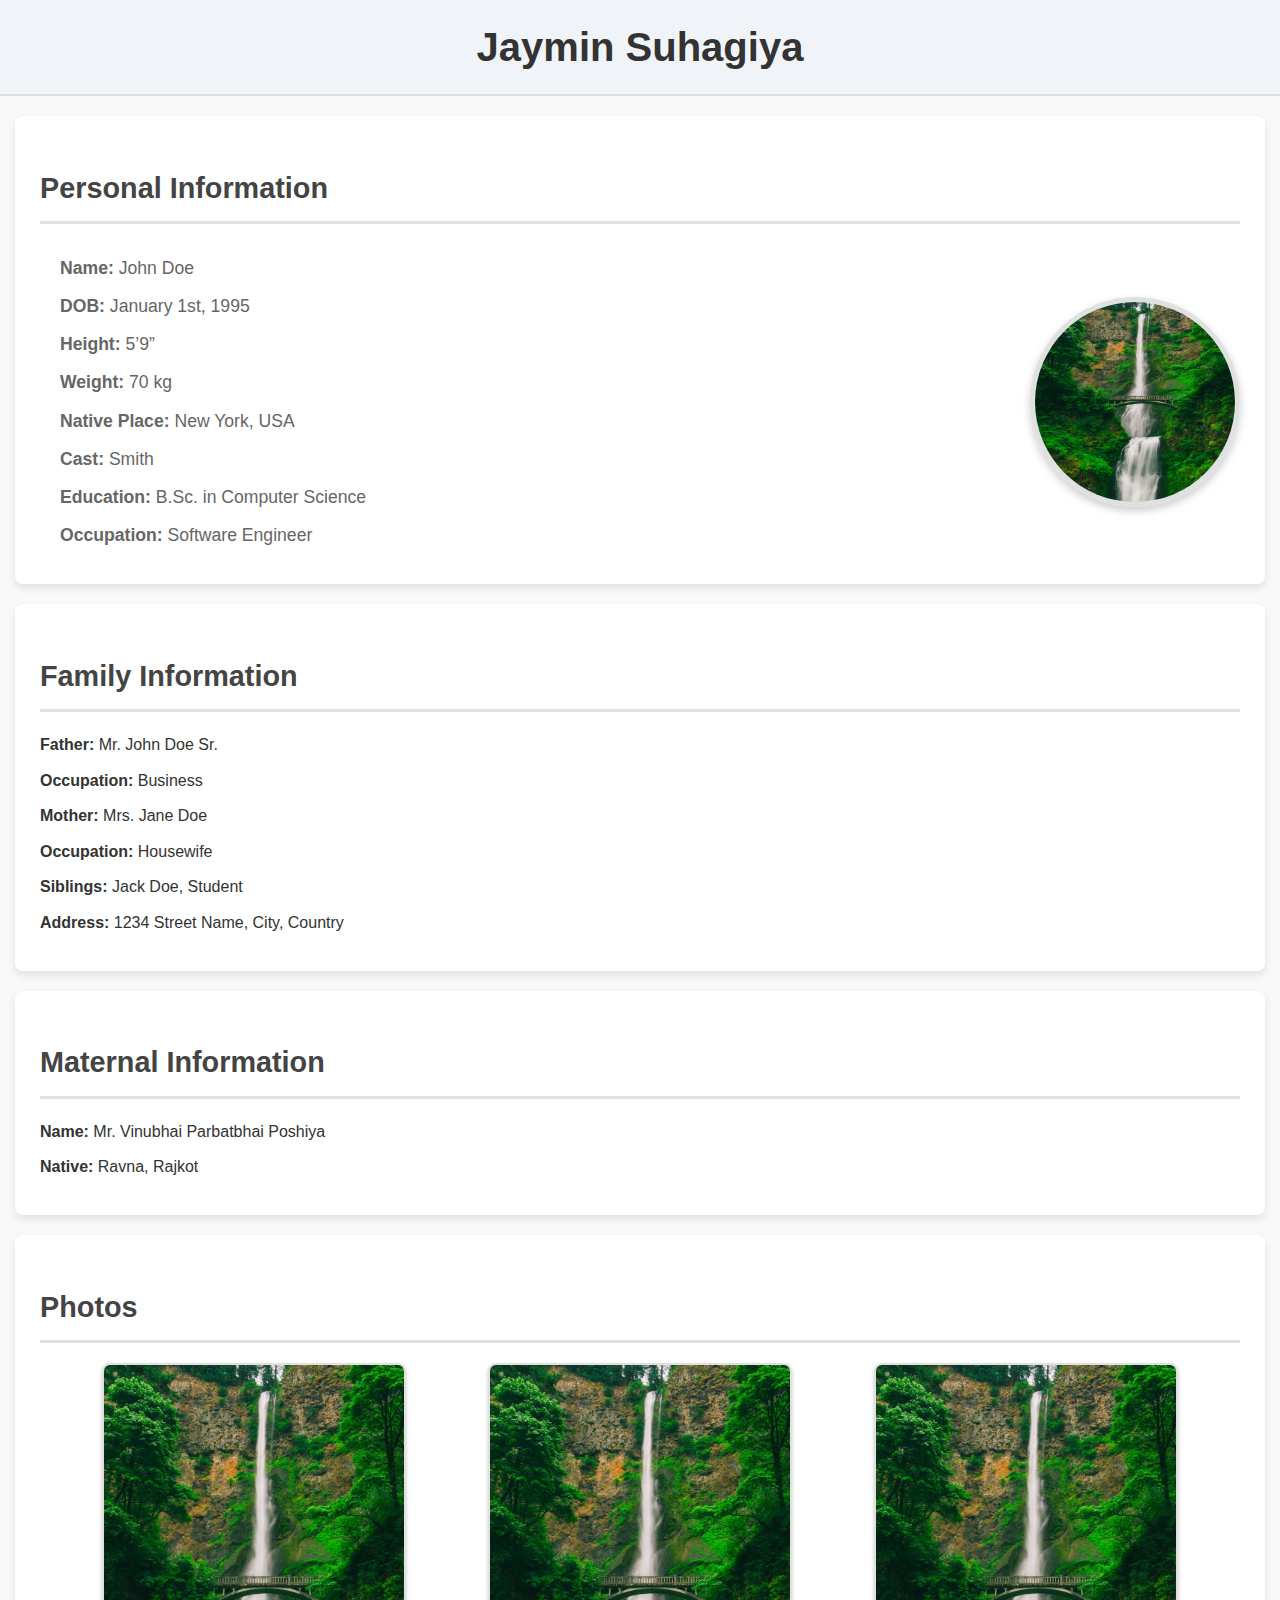
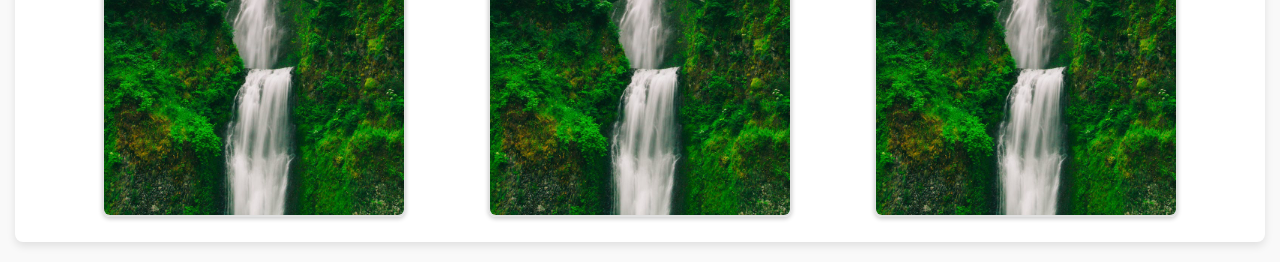
==== biodata/index.html @ 3e1bdadc "Initial commit for wedding biodata website" ====
<!DOCTYPE html>
<html lang="en">
<head>
    <meta charset="UTF-8">
    <meta name="viewport" content="width=device-width, initial-scale=1.0">
    <title>Biodata</title>
    <link rel="stylesheet" href="style.css">
</head>
<body>
    <header>
        <h1>Jaymin Suhagiya</h1>
    </header>

    <section id="personal-information">
        <h2>Personal Information</h2>
        <div class="profile-section">
            <div class="profile-info">
                <p><strong>Name:</strong> John Doe</p>
                <p><strong>DOB:</strong> January 1st, 1995</p>
                <p><strong>Height:</strong> 5’9”</p>
                <p><strong>Weight:</strong> 70 kg</p>
                <p><strong>Native Place:</strong> New York, USA</p>
                <p><strong>Cast:</strong> Smith</p>
                <p><strong>Education:</strong> B.Sc. in Computer Science</p>
                <p><strong>Occupation:</strong> Software Engineer</p>
            </div>
            <img src="profile.jpg" alt="Profile Photo" class="profile-photo">
        </div>
    </section>

    <section id="family-information">
        <h2>Family Information</h2>
        <div class="info-section">
            <p><strong>Father:</strong> Mr. John Doe Sr.</p>
            <p><strong>Occupation:</strong> Business</p>
            <p><strong>Mother:</strong> Mrs. Jane Doe</p>
            <p><strong>Occupation:</strong> Housewife</p>
            <p><strong>Siblings:</strong> Jack Doe, Student</p>
            <p><strong>Address:</strong> 1234 Street Name, City, Country</p>
        </div>
    </section>

    <section id="maternal-information">
        <h2>Maternal Information</h2>
        <div class="info-section">
            <p><strong>Name:</strong> Mr. Vinubhai Parbatbhai Poshiya</p>
            <p><strong>Native:</strong> Ravna, Rajkot</p>
        </div>
    </section>

    <section id="photos">
        <h2>Photos</h2>
        <div class="photo-gallery">
            <img src="photo1.jpg" alt="Engagement Photo">
            <img src="photo2.jpg" alt="Family Photo">
            <img src="photo3.jpg" alt="Vacation Photo">
        </div>
    </section>
</body>
</html>
---- biodata/style.css ----
/* General styles */
body {
    font-family: Arial, sans-serif;
    margin: 0;
    padding: 0;
    background-color: #f9f9f9; /* Very light grey background */
    color: #333;
    line-height: 1.6;
}

header {
    background-color: #f0f4f8; /* Light blue-grey background */
    color: #333; /* Dark text for contrast */
    padding: 15px 0;
    text-align: center;
    border-bottom: 2px solid #ddd; /* Light grey border */
}

header h1 {
    margin: 0;
    font-size: 2.5em;
    font-weight: bold;
}

section {
    padding: 25px;
    margin: 20px auto;
    background-color: #ffffff; /* White background for sections */
    border-radius: 8px;
    box-shadow: 0px 4px 8px rgba(0, 0, 0, 0.1); /* Subtle shadow */
    max-width: 1200px; /* Maximum width for larger screens */
}

/* Headings */
h2 {
    border-bottom: 3px solid #e0e0e0; /* Light grey border for headings */
    padding-bottom: 10px;
    margin-bottom: 20px;
    font-size: 1.8em;
    color: #444; /* Darker grey text color */
}

/* Profile Section */
.profile-section {
    display: flex;
    flex-wrap: wrap; /* Wrap items if necessary */
    align-items: center;
    justify-content: space-between;
}

.profile-info {
    flex: 1;
    padding: 0 20px; /* Padding around the text */
}

.profile-info p {
    margin: 10px 0; /* Space between lines */
    font-size: 1.1em; /* Slightly larger font */
    color: #666; /* Darker grey text */
}

.profile-photo {
    flex-shrink: 0; /* Prevent the photo from shrinking */
    width: 200px; /* Size of the photo */
    height: 200px;
    border-radius: 50%;
    border: 5px solid #e0e0e0; /* Light grey border around photo */
    box-shadow: 0px 4px 8px rgba(0, 0, 0, 0.2); /* Shadow for depth */
    margin-left: 20px; /* Margin to the left side */
    transition: transform 0.3s ease; /* Smooth transition */
}

.profile-photo:hover {
    transform: scale(1.05); /* Slight zoom effect */
}

.info-section p {
    margin: 10px 0;
}

#photos {
    margin-top: 20px;
}

.photo-gallery {
    display: flex;
    flex-wrap: wrap; /* Wrap photos if necessary */
    gap: 20px; /* Space between photos */
    justify-content: space-evenly; /* Center the photos */
}

/* General styles for photos */
.photo-gallery img {
    width: 300px; /* Increase size of photos */
    height: auto;
    border-radius: 8px;
    border: 2px solid #e0e0e0; /* Light grey border for photos */
    box-shadow: 0px 2px 4px rgba(0, 0, 0, 0.2); /* Subtle shadow */
    transition: transform 0.3s ease; /* Smooth transition */
}

/* Media query for mobile view */
@media (max-width: 768px) {
    .photo-gallery img {
        width: 240px; /* Adjust size for mobile view */
    }
}

.photo-gallery img:hover {
    transform: scale(1.05); /* Slight zoom effect */
}

footer {
    text-align: center;
    padding: 15px;
    background-color: #f0f4f8; /* Light blue-grey footer */
    color: #333; /* Dark text for contrast */
    position: fixed;
    bottom: 0;
    width: 100%;
}

/* Media query for mobile view */
@media (max-width: 768px) {
    .profile-section {
        flex-direction: column; /* Stack items vertically */
        align-items: center; /* Center-align items */
    }

    .profile-photo {
        order: -1; /* Move the photo to the top */
        width: 150px; /* Adjust size */
        height: 150px;
        margin-bottom: 20px; /* Space below the photo */
    }

    .profile-info {
        order: 1; /* Ensure profile info stays below the photo */
        margin: 0; /* Reset margin */
        padding: 0 10px; /* Padding for better readability */
    }
}
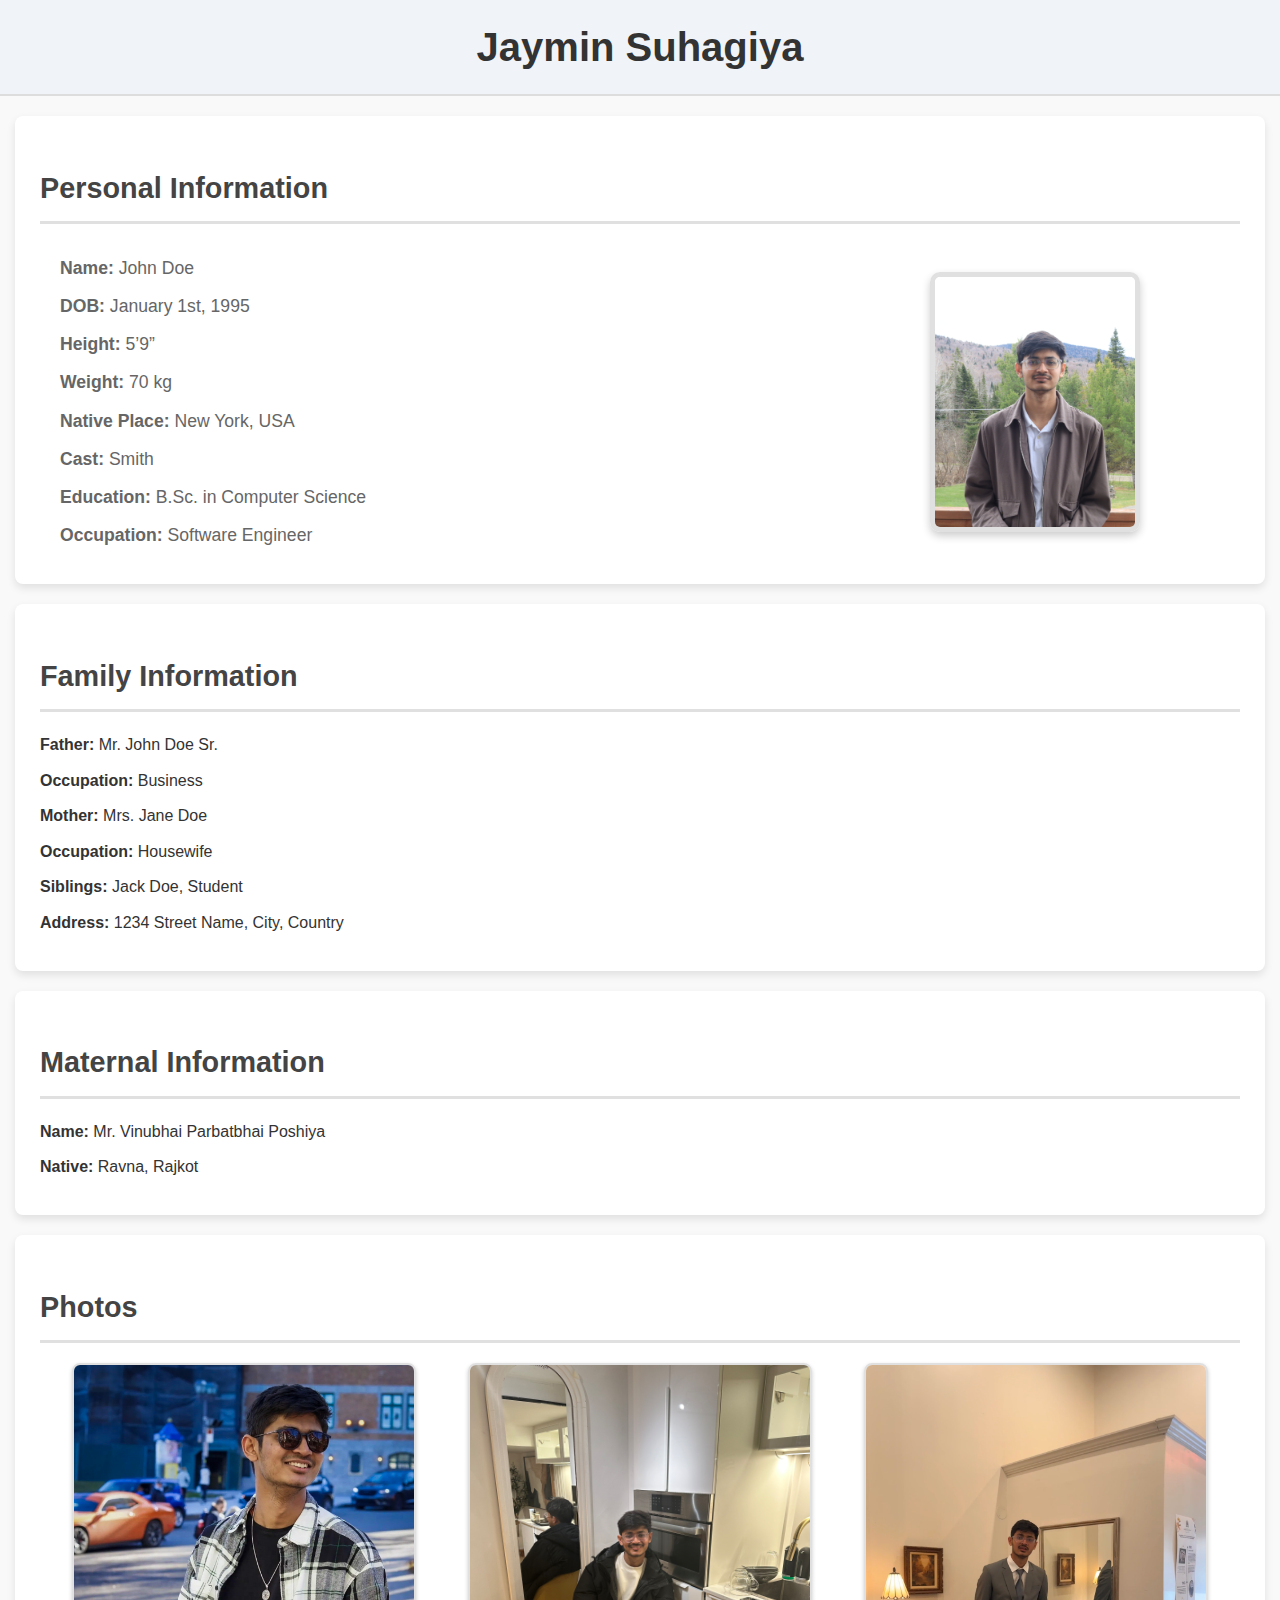
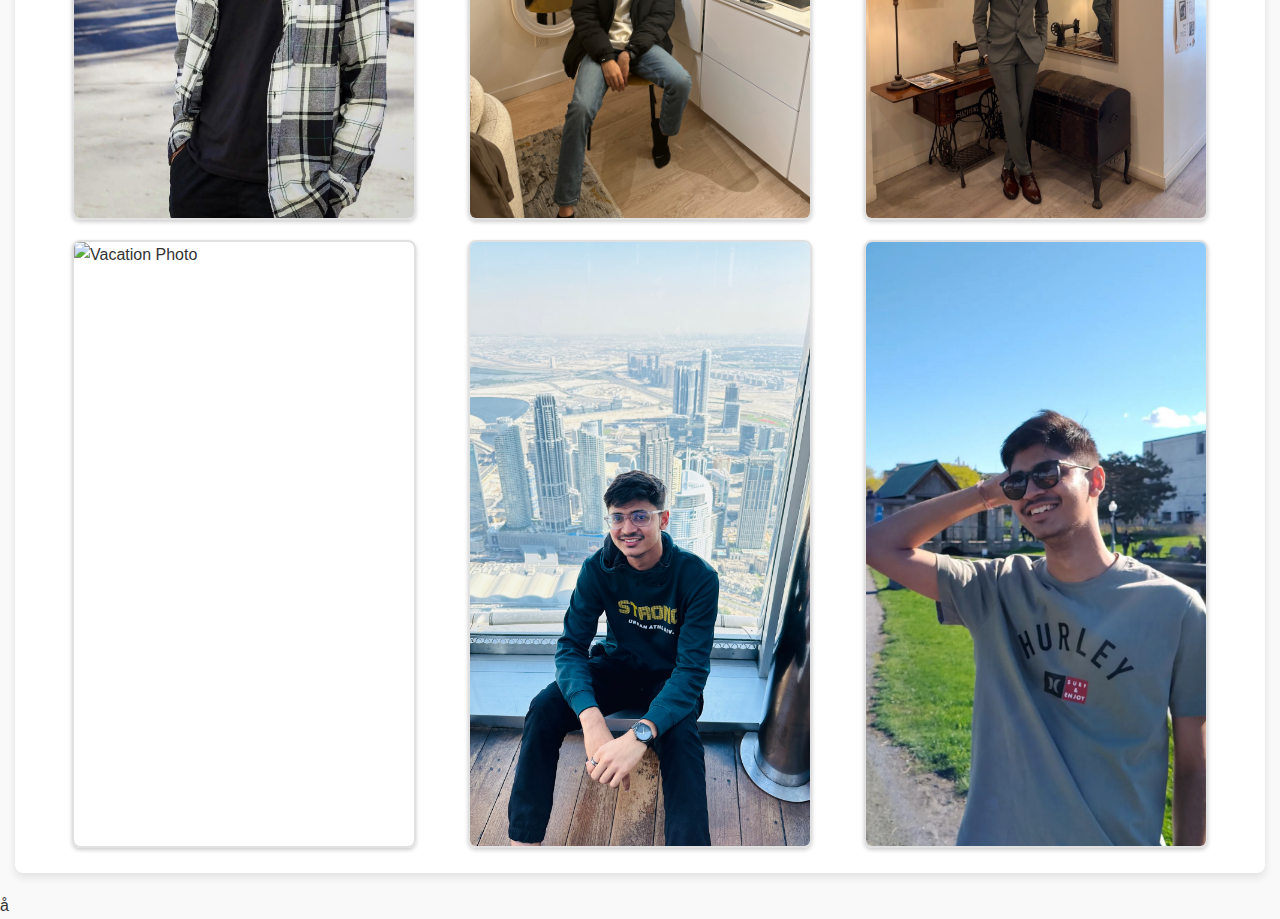
==== commit 7e4f33e7: "Initial commit for wedding biodata website" ====
--- a/biodata/index.html
+++ b/biodata/index.html
@@ -51,10 +51,14 @@
     <section id="photos">
         <h2>Photos</h2>
         <div class="photo-gallery">
-            <img src="photo1.jpg" alt="Engagement Photo">
-            <img src="photo2.jpg" alt="Family Photo">
-            <img src="photo3.jpg" alt="Vacation Photo">
+            <img src="photo1.jpeg" alt="Engagement Photo">
+            <img src="photo2.jpeg" alt="Family Photo">
+            <img src="photo3.jpeg" alt="Vacation Photo">
+            <img src="photo4.jpeg" alt="Vacation Photo">
+            <img src="photo5.jpeg" alt="Vacation Photo">
+            <img src="photo6.png" alt="Vacation Photo">
         </div>
     </section>
 </body>
 </html>
+å--- a/biodata/style.css
+++ b/biodata/style.css
@@ -60,18 +60,21 @@
 }
 
 .profile-photo {
+    margin-right: 100px;
     flex-shrink: 0; /* Prevent the photo from shrinking */
-    width: 200px; /* Size of the photo */
-    height: 200px;
-    border-radius: 50%;
-    border: 5px solid #e0e0e0; /* Light grey border around photo */
+    width: 200px; /* Width of the photo */
+    height: 250px; /* Height of the photo to make it a rectangle */
+    border-radius: 10px; /* Slightly rounded corners for a softer look */
+    border: 5px solid #e0e0e0; /* Light grey border around the photo */
     box-shadow: 0px 4px 8px rgba(0, 0, 0, 0.2); /* Shadow for depth */
     margin-left: 20px; /* Margin to the left side */
-    transition: transform 0.3s ease; /* Smooth transition */
+    object-fit: cover; /* Ensure the image is cropped to fit within the rectangle */
+    transition: transform 0.3s ease, box-shadow 0.3s ease; /* Smooth transition for transform and shadow */
 }
 
 .profile-photo:hover {
-    transform: scale(1.05); /* Slight zoom effect */
+    transform: scale(1.05); /* Slight zoom on hover */
+    box-shadow: 0px 6px 12px rgba(0, 0, 0, 0.3); /* Enhanced shadow on hover for more depth */
 }
 
 .info-section p {
@@ -87,22 +90,24 @@
     flex-wrap: wrap; /* Wrap photos if necessary */
     gap: 20px; /* Space between photos */
     justify-content: space-evenly; /* Center the photos */
+    object-fit: cover; /* Ensure the image is cropped to fit within the rectangle */
 }
 
 /* General styles for photos */
 .photo-gallery img {
-    width: 300px; /* Increase size of photos */
+    width: 340px; /* Increase size of photos */
     height: auto;
     border-radius: 8px;
     border: 2px solid #e0e0e0; /* Light grey border for photos */
     box-shadow: 0px 2px 4px rgba(0, 0, 0, 0.2); /* Subtle shadow */
     transition: transform 0.3s ease; /* Smooth transition */
+    object-fit: cover; /* Ensure the image is cropped to fit within the rectangle */
 }
 
 /* Media query for mobile view */
 @media (max-width: 768px) {
     .photo-gallery img {
-        width: 240px; /* Adjust size for mobile view */
+        width: 300px; /* Adjust size for mobile view */
     }
 }
 
@@ -132,6 +137,7 @@
         width: 150px; /* Adjust size */
         height: 150px;
         margin-bottom: 20px; /* Space below the photo */
+        margin-right: 0px !important;
     }
 
     .profile-info {
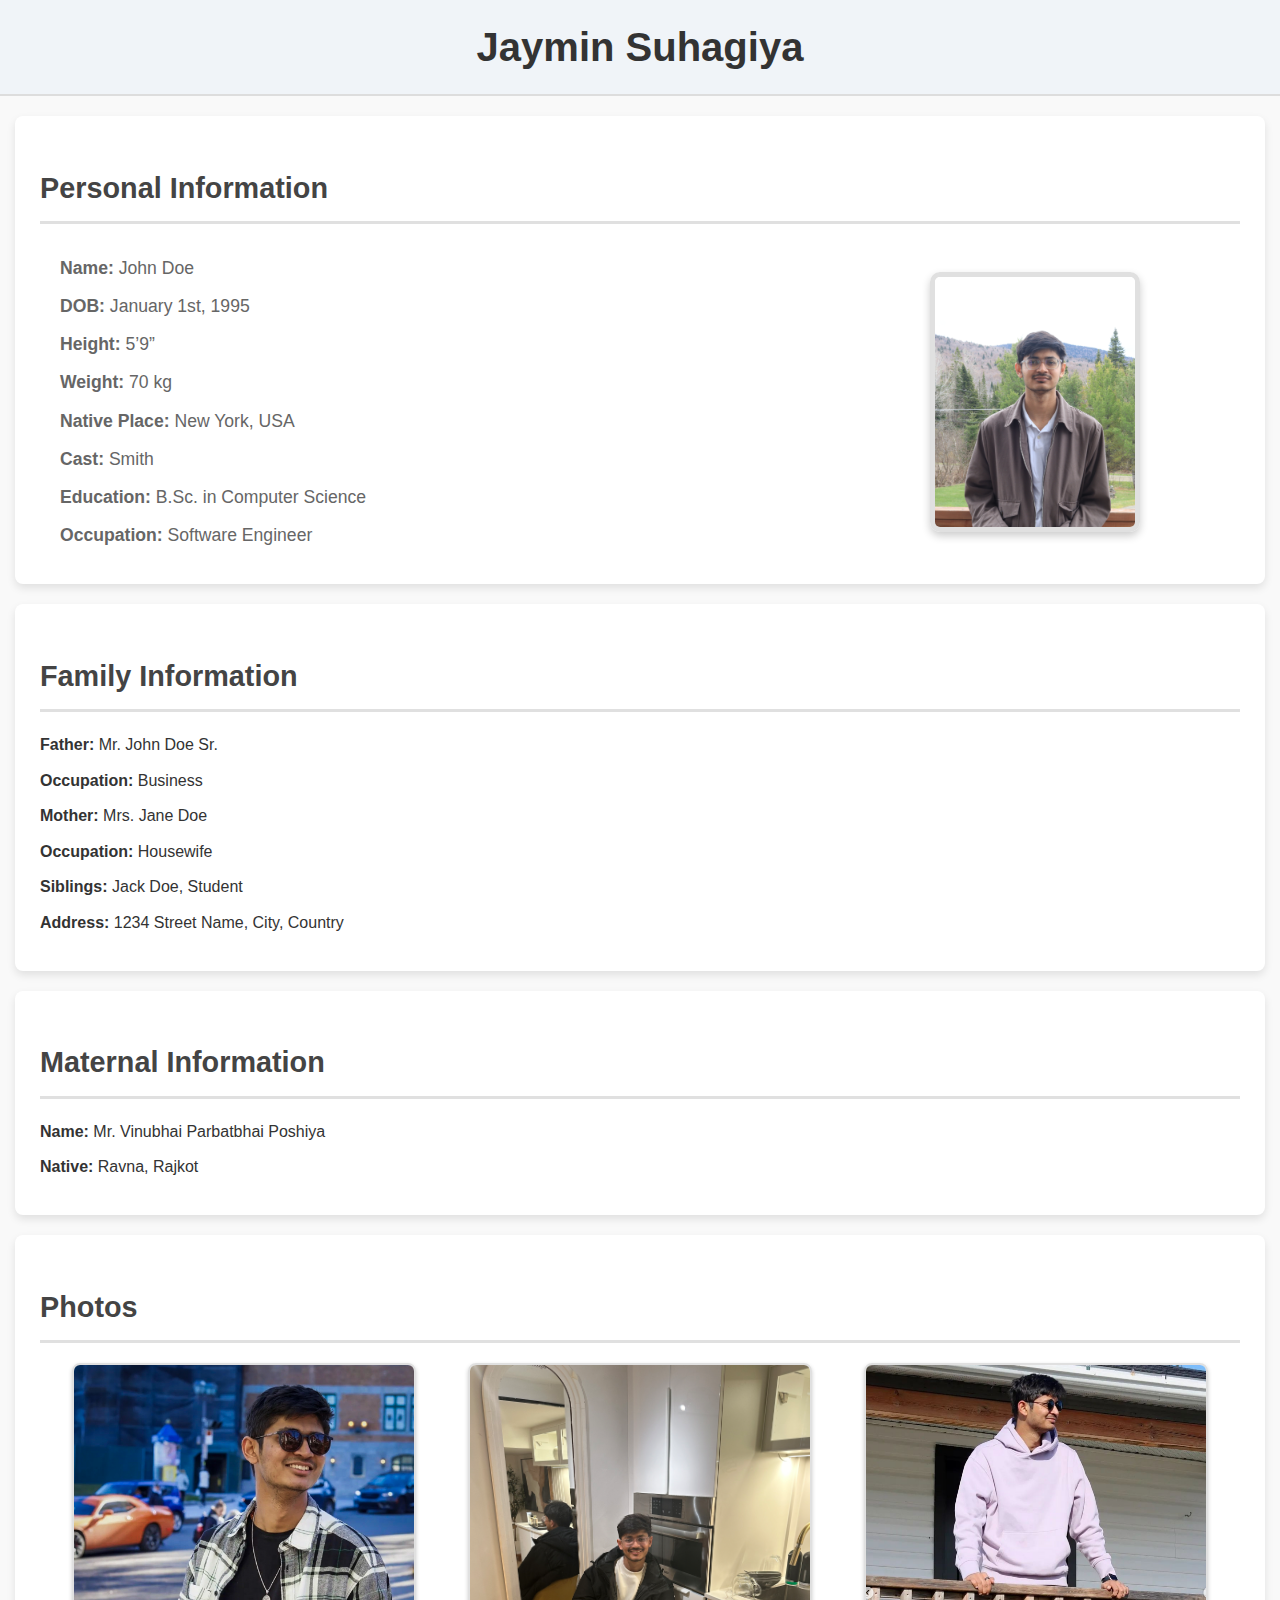
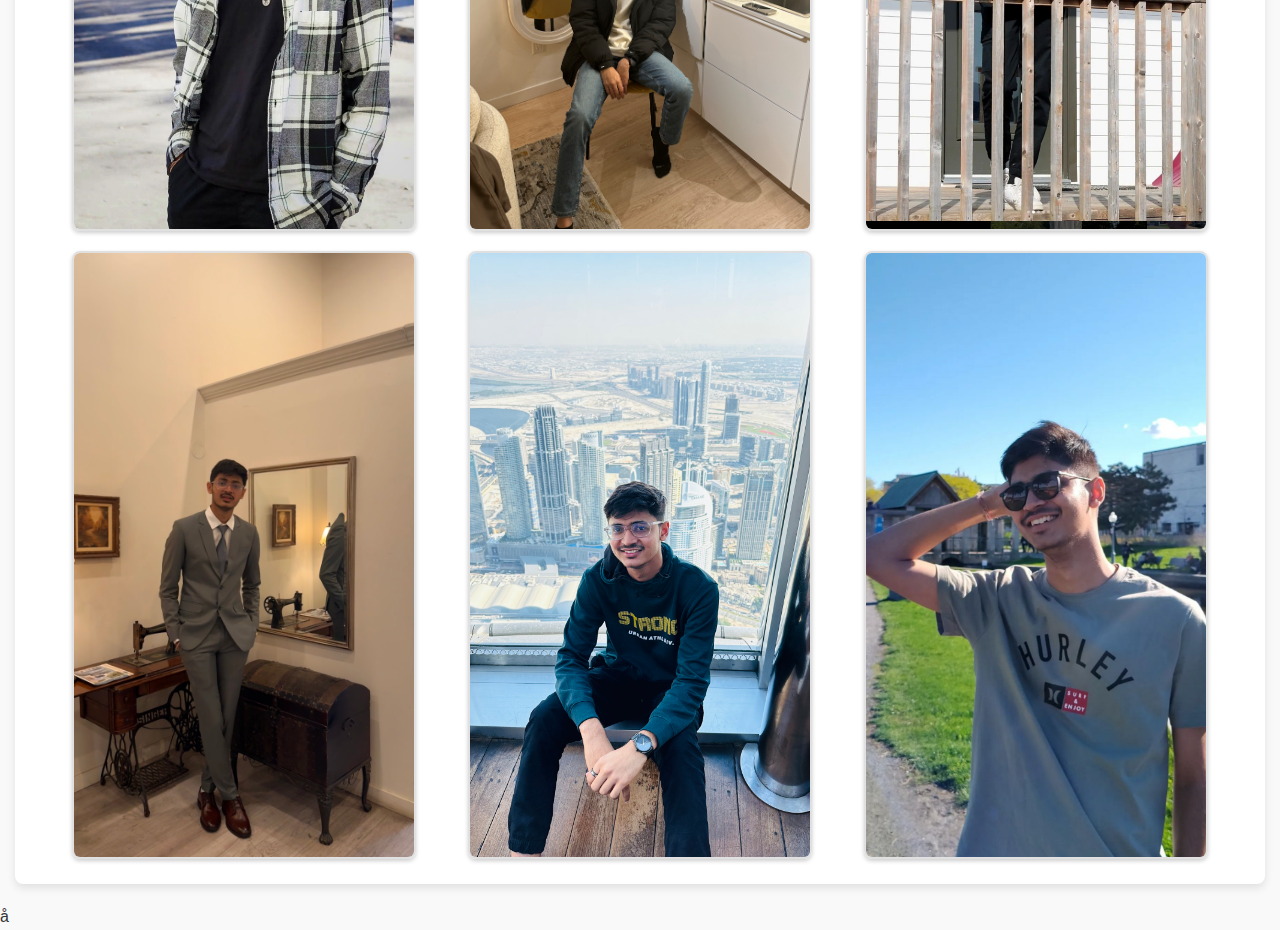
==== commit 705751c5: "Initial commit for wedding biodata website" ====
--- a/biodata/index.html
+++ b/biodata/index.html
@@ -53,8 +53,8 @@
         <div class="photo-gallery">
             <img src="photo1.jpeg" alt="Engagement Photo">
             <img src="photo2.jpeg" alt="Family Photo">
+            <img src="photo3.png" alt="Vacation Photo">
             <img src="photo3.jpeg" alt="Vacation Photo">
-            <img src="photo4.jpeg" alt="Vacation Photo">
             <img src="photo5.jpeg" alt="Vacation Photo">
             <img src="photo6.png" alt="Vacation Photo">
         </div>
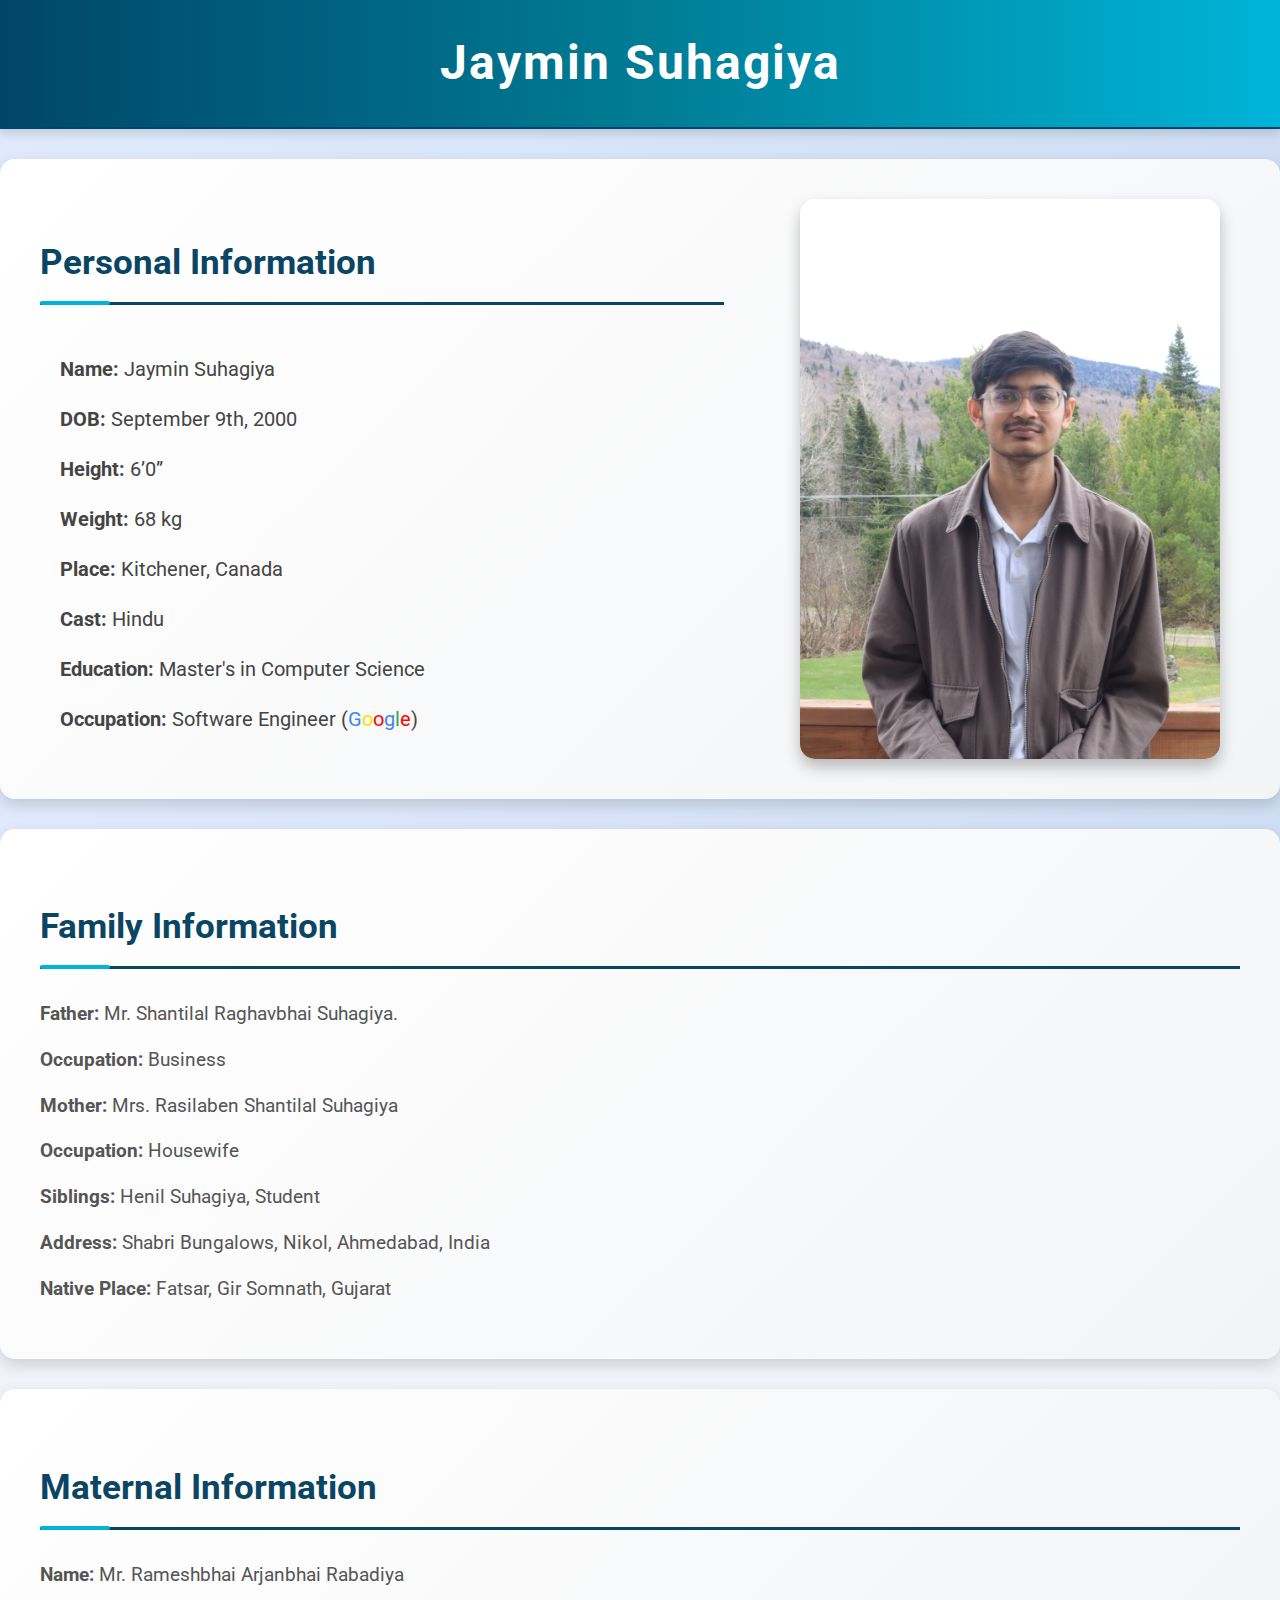
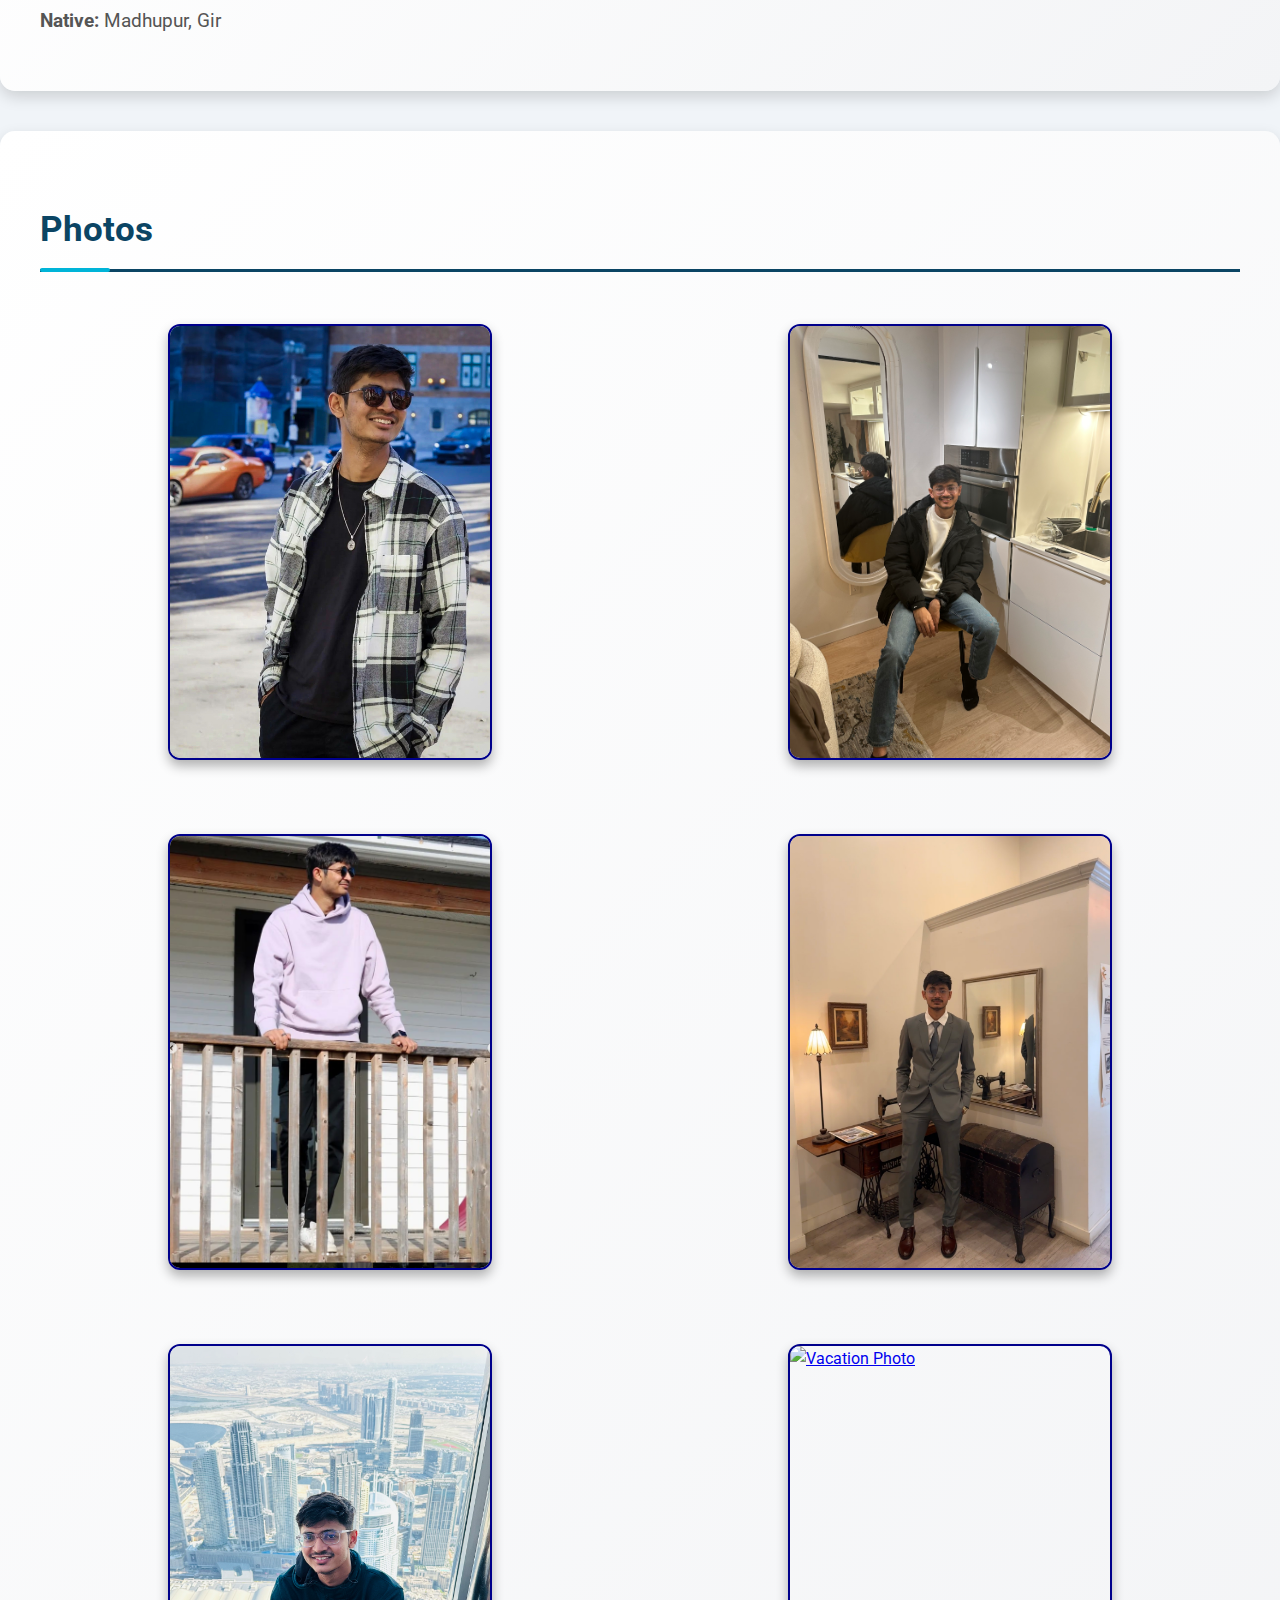
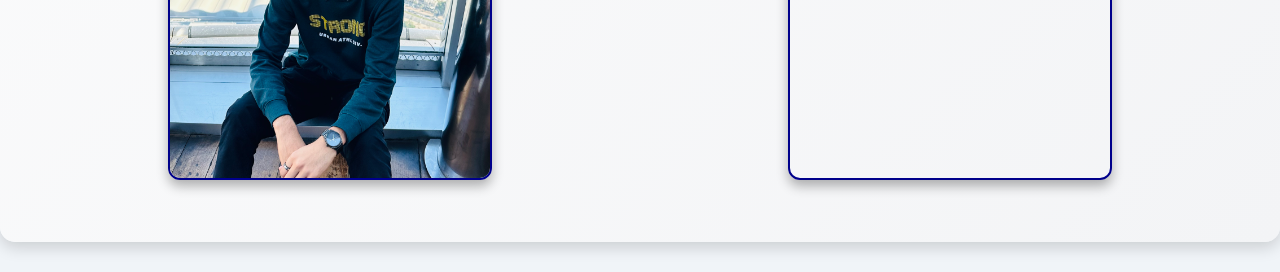
==== commit a5f24453: "updated resume" ====
--- a/biodata/index.html
+++ b/biodata/index.html
@@ -1,64 +1,361 @@
 <!DOCTYPE html>
 <html lang="en">
+
 <head>
     <meta charset="UTF-8">
     <meta name="viewport" content="width=device-width, initial-scale=1.0">
     <title>Biodata</title>
-    <link rel="stylesheet" href="style.css">
+    <link href="https://fonts.googleapis.com/css2?family=Roboto:wght@300;400;700&display=swap" rel="stylesheet">
+    <style>
+        /* General styles */
+        body {
+            font-family: 'Roboto', sans-serif;
+            margin: 0;
+            padding: 0;
+            background-color: #f0f4f8;
+            color: #333;
+            line-height: 1.6;
+            background-image: linear-gradient(to right, #e0eafc, #cfdef3);
+            background-attachment: fixed;
+        }
+
+        header {
+            background: linear-gradient(90deg, #00466a, #007c94, #00b4d8);
+            color: #fff;
+            padding: 25px 0;
+            text-align: center;
+            border-bottom: 2px solid #00466a;
+            box-shadow: 0 4px 10px rgba(0, 0, 0, 0.15);
+        }
+
+        header h1 {
+            margin: 0;
+            font-size: 3em;
+            font-weight: 700;
+            letter-spacing: 2px;
+        }
+
+        section {
+            display: flex;
+            justify-content: space-between;
+            padding: 40px;
+            margin: 30px auto;
+            align-items: center !important;
+            background-color: #ffffff;
+            border-radius: 15px;
+            box-shadow: 0px 6px 15px rgba(0, 0, 0, 0.15);
+            max-width: 1200px;
+            background: linear-gradient(135deg, #ffffff, #f3f4f6);
+        }
+
+        .personal-information {
+            display: flex;
+            justify-content: space-between;
+            padding: 40px;
+            margin: 30px auto;
+            background-color: #ffffff;
+            border-radius: 15px;
+            box-shadow: 0px 6px 15px rgba(0, 0, 0, 0.15);
+            max-width: 1200px;
+            background: linear-gradient(135deg, #ffffff, #f3f4f6);
+        }
+
+        h2 {
+            border-bottom: 3px solid #0b4564;
+            width: 100%;
+            padding-bottom: 12px;
+            margin-bottom: 30px;
+            font-size: 2.2em;
+            color: #0b4564;
+            position: relative;
+        }
+
+        .profile-section h2 {
+            width: 90% !important;
+        }
+
+        h2::after {
+            content: '';
+            position: absolute;
+            bottom: -3px;
+            left: 0;
+            width: 70px;
+            height: 4px;
+            background-color: #00b4d8;
+            border-radius: 2px;
+        }
+
+        .profile-section {
+            display: flex;
+            flex-wrap: wrap;
+            align-items: self-start;
+            flex-direction: column;
+            justify-content: space-between;
+            width: 70%;
+        }
+
+        #family-information,
+        #maternal-information,
+        #photos {
+            display: block !important;
+            padding: 40px;
+            margin: 30px auto;
+            background-color: #ffffff;
+            border-radius: 15px;
+            box-shadow: 0px 6px 15px rgba(0, 0, 0, 0.15);
+            max-width: 1200px;
+            background: linear-gradient(135deg, #ffffff, #f3f4f6);
+        }
+
+        .profile-info {
+            flex: 1;
+            padding: 0 20px;
+        }
+
+        .profile-info p {
+            margin: 18px 0;
+            font-size: 1.25em;
+            color: #444;
+        }
+
+        .profile-photo {
+            flex-shrink: 0;
+            width: 35%;
+            height: 35rem;
+            border-radius: 15px;
+            box-shadow: 0px 8px 15px rgba(0, 0, 0, 0.25);
+            object-fit: cover;
+            transition: transform 0.3s ease, box-shadow 0.3s ease;
+        }
+
+        .profile-photo:hover {
+            box-shadow: 0px 10px 20px rgba(0, 0, 0, 0.6);
+        }
+
+        .info-section p {
+            margin: 15px 0;
+            font-size: 1.2em;
+            color: #555;
+        }
+
+        #photos {
+            margin-top: 40px;
+        }
+
+        .photo-gallery {
+            display: flex;
+            flex-wrap: wrap;
+            gap: 30px;
+            justify-content: center;
+        }
+
+        .photo-gallery a {
+            height: 30rem;
+        }
+
+        .photo-gallery a img {
+            width: 320px;
+            border-radius: 12px;
+            height: 90%;
+            border: 2px solid darkblue;
+            box-shadow: 0px 6px 12px rgba(0, 0, 0, 0.3);
+            transition: transform 1.3s ease, box-shadow 0.3s ease, height 0.5s ease;
+            object-fit: cover;
+        }
+
+        .photo-gallery img:hover {
+            transform: scale(1.08);
+            box-shadow: 0px 8px 16px rgba(0, 0, 0, 0.35);
+            border: 3px solid darkblue;
+            height: 95%;
+        }
+
+        footer {
+            text-align: center;
+            padding: 25px;
+            background-color: #00466a;
+            color: #fff;
+            font-size: 1.2em;
+            box-shadow: 0 -4px 10px rgba(0, 0, 0, 0.15);
+        }
+
+
+       
+
+        /* Media query for mobile view */
+        @media (max-width: 768px) {
+
+            h2 {
+                font-size: 20px;
+            }
+
+
+
+            section {
+                flex-direction: column !important;
+            }
+
+            .profile-section {
+                flex-direction: column;
+                align-items: center;
+                width: 90%;
+            }
+
+       
+            .profile-photo {
+                order: -1;
+                width: 200px;
+                height: 240px;
+                margin-bottom: 20px;
+                margin-right: 0;
+            }
+
+            .profile-info {
+                order: 1;
+                margin: 0;
+                padding: 0 10px;
+            }
+
+            .photo-gallery {
+                justify-content: center;
+            }
+
+            .photo-gallery img {
+                width: 280px;
+            }
+        }
+
+        /* Media query for larger screens */
+        @media (min-width: 769px) and (max-width: 1440px) {
+            .profile-section {
+                flex-direction: row;
+            }
+
+            .profile-photo {
+                order: 1;
+                width: 35%;
+                margin-right: 20px;
+            }
+
+            .photo-gallery {
+                justify-content: space-between;
+               
+            }
+
+            .photo-gallery a {
+                width: calc(50% - 20px);
+                display: flex;
+                align-items: center;
+                justify-content: center;
+            }
+
+            .photo-gallery img {
+                width: 100%;
+            }
+        }
+
+        /* Media query for extra-large screens */
+        @media (min-width: 1921px) {
+            .photo-gallery a {
+                width: calc(33.33% - 30px);
+            }
+        }
+
+        /* Google color styling */
+        .google-color .g {
+            color: #4285F4; /* Blue */
+        }
+
+        .google-color .o {
+            color: #FF0000; /* Red */
+        }
+
+        .google-color .o:nth-of-type(2) {
+            color: #F7E300; /* Yellow */
+        }
+
+        .google-color .g:nth-of-type(2) {
+            color: #4285F4; /* Blue */
+        }
+
+        .google-color .l {
+            color: #34A853; /* Green */
+        }
+
+        .google-color .e {
+            color: #FF0000; /* Red */
+        }
+    </style>
 </head>
+
 <body>
     <header>
         <h1>Jaymin Suhagiya</h1>
     </header>
 
     <section id="personal-information">
-        <h2>Personal Information</h2>
         <div class="profile-section">
+            <h2>Personal Information</h2>
             <div class="profile-info">
-                <p><strong>Name:</strong> John Doe</p>
-                <p><strong>DOB:</strong> January 1st, 1995</p>
-                <p><strong>Height:</strong> 5’9”</p>
-                <p><strong>Weight:</strong> 70 kg</p>
-                <p><strong>Native Place:</strong> New York, USA</p>
-                <p><strong>Cast:</strong> Smith</p>
-                <p><strong>Education:</strong> B.Sc. in Computer Science</p>
-                <p><strong>Occupation:</strong> Software Engineer</p>
+                <p><strong>Name:</strong> Jaymin Suhagiya</p>
+                <p><strong>DOB:</strong> September 9th, 2000</p>
+                <p><strong>Height:</strong> 6’0”</p>
+                <p><strong>Weight:</strong> 68 kg</p>
+                <p><strong>Place:</strong> Kitchener, Canada</p>
+                <p><strong>Cast:</strong> Hindu</p>
+                <p><strong>Education:</strong> Master's in Computer Science</p>
+                <p><strong>Occupation:</strong> Software Engineer (<span class="google-color"><span class="g">G</span><span class="o">o</span><span class="o">o</span><span class="g">g</span><span class="l">l</span><span class="e">e</span></span>)</p>
             </div>
-            <img src="profile.jpg" alt="Profile Photo" class="profile-photo">
         </div>
+        <img src="profile.jpg" alt="Profile Photo" class="profile-photo">
     </section>
 
     <section id="family-information">
         <h2>Family Information</h2>
         <div class="info-section">
-            <p><strong>Father:</strong> Mr. John Doe Sr.</p>
+            <p><strong>Father:</strong> Mr. Shantilal Raghavbhai Suhagiya.</p>
             <p><strong>Occupation:</strong> Business</p>
-            <p><strong>Mother:</strong> Mrs. Jane Doe</p>
+            <p><strong>Mother:</strong> Mrs. Rasilaben Shantilal Suhagiya</p>
             <p><strong>Occupation:</strong> Housewife</p>
-            <p><strong>Siblings:</strong> Jack Doe, Student</p>
-            <p><strong>Address:</strong> 1234 Street Name, City, Country</p>
+            <p><strong>Siblings:</strong> Henil Suhagiya, Student</p>
+            <p><strong>Address:</strong> Shabri Bungalows, Nikol, Ahmedabad, India</p>
+            <p><strong>Native Place:</strong> Fatsar, Gir Somnath, Gujarat</p>
+
         </div>
     </section>
 
     <section id="maternal-information">
         <h2>Maternal Information</h2>
         <div class="info-section">
-            <p><strong>Name:</strong> Mr. Vinubhai Parbatbhai Poshiya</p>
-            <p><strong>Native:</strong> Ravna, Rajkot</p>
+            <p><strong>Name:</strong> Mr. Rameshbhai Arjanbhai Rabadiya</p>
+            <p><strong>Native:</strong> Madhupur, Gir</p>
         </div>
     </section>
 
     <section id="photos">
         <h2>Photos</h2>
         <div class="photo-gallery">
-            <img src="photo1.jpeg" alt="Engagement Photo">
-            <img src="photo2.jpeg" alt="Family Photo">
-            <img src="photo3.png" alt="Vacation Photo">
-            <img src="photo3.jpeg" alt="Vacation Photo">
-            <img src="photo5.jpeg" alt="Vacation Photo">
-            <img src="photo6.png" alt="Vacation Photo">
+            <a href="photo1.jpeg" target="_blank">
+                <img src="photo1.jpeg" alt="Engagement Photo">
+            </a>
+            <a href="photo2.jpeg" target="_blank">
+                <img src="photo2.jpeg" alt="Family Photo">
+            </a>
+            <a href="photo3.png" target="_blank">
+                <img src="photo3.png" alt="Vacation Photo">
+            </a>
+            <a href="photo3.jpeg" target="_blank">
+                <img src="photo3.jpeg" alt="Vacation Photo">
+            </a>
+            <a href="photo5.jpeg" target="_blank">
+                <img src="photo5.jpeg" alt="Vacation Photo">
+            </a>
+            <a href="photo6.jpg" target="_blank">
+                <img src="photo6.jpg" alt="Vacation Photo">
+            </a>
         </div>
     </section>
+
 </body>
+
 </html>
-å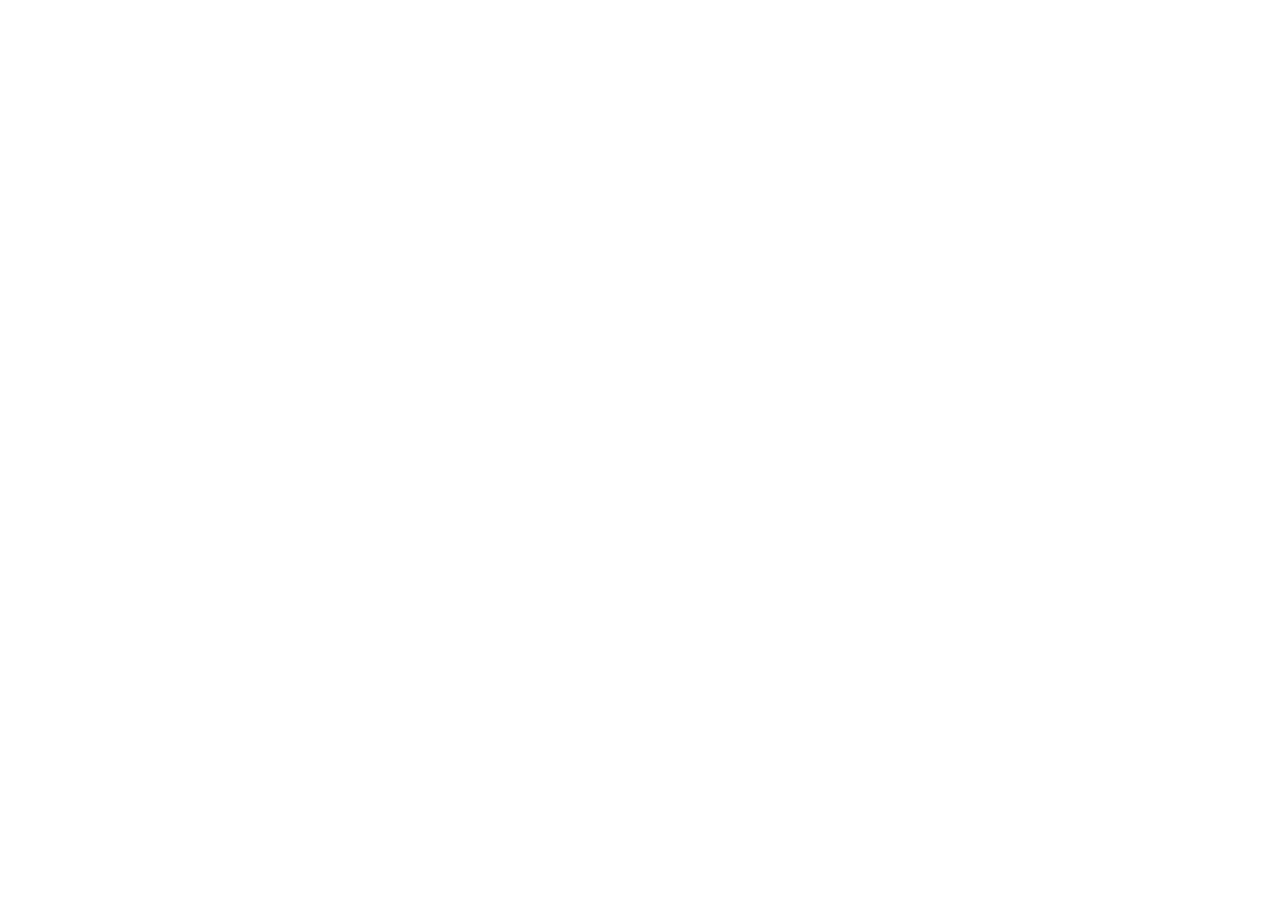
==== commit 091bc141: "password encryption done" ====
--- a/biodata/index.html
+++ b/biodata/index.html
@@ -1,361 +1,380 @@
 <!DOCTYPE html>
 <html lang="en">
-
-<head>
-    <meta charset="UTF-8">
-    <meta name="viewport" content="width=device-width, initial-scale=1.0">
+  <head>
+    <meta charset="UTF-8" />
+    <meta name="viewport" content="width=device-width, initial-scale=1.0" />
     <title>Biodata</title>
-    <link href="https://fonts.googleapis.com/css2?family=Roboto:wght@300;400;700&display=swap" rel="stylesheet">
+    <link
+      href="https://fonts.googleapis.com/css2?family=Roboto:wght@300;400;700&display=swap"
+      rel="stylesheet"
+    />
     <style>
-        /* General styles */
+      /* General styles */
+      body {
+        font-family: "Roboto", sans-serif;
+        margin: 0;
+        padding: 0;
+        background-color: #f0f4f8;
+        color: #333;
+        line-height: 1.6;
+        background-image: linear-gradient(to right, #e0eafc, #cfdef3);
+        background-attachment: fixed;
+        display: none;
+      }
+
+      header {
+        background: linear-gradient(90deg, #00466a, #007c94, #00b4d8);
+        color: #fff;
+        padding: 25px 0;
+        text-align: center;
+        border-bottom: 2px solid #00466a;
+        box-shadow: 0 4px 10px rgba(0, 0, 0, 0.15);
+      }
+
+      header h1 {
+        margin: 0;
+        font-size: 3em;
+        font-weight: 700;
+        letter-spacing: 2px;
+      }
+
+      section {
+        display: flex;
+        justify-content: space-between;
+        padding: 40px;
+        margin: 30px auto;
+        align-items: center !important;
+        background-color: #ffffff;
+        border-radius: 15px;
+        box-shadow: 0px 6px 15px rgba(0, 0, 0, 0.15);
+        max-width: 1200px;
+        background: linear-gradient(135deg, #ffffff, #f3f4f6);
+      }
+
+      .personal-information {
+        display: flex;
+        justify-content: space-between;
+        padding: 40px;
+        margin: 30px auto;
+        background-color: #ffffff;
+        border-radius: 15px;
+        box-shadow: 0px 6px 15px rgba(0, 0, 0, 0.15);
+        max-width: 1200px;
+        background: linear-gradient(135deg, #ffffff, #f3f4f6);
+      }
+
+      h2 {
+        border-bottom: 3px solid #0b4564;
+        width: 100%;
+        padding-bottom: 12px;
+        margin-bottom: 30px;
+        font-size: 2.2em;
+        color: #0b4564;
+        position: relative;
+      }
+
+      .profile-section h2 {
+        width: 90% !important;
+      }
+
+      h2::after {
+        content: "";
+        position: absolute;
+        bottom: -3px;
+        left: 0;
+        width: 70px;
+        height: 4px;
+        background-color: #00b4d8;
+        border-radius: 2px;
+      }
+
+      .profile-section {
+        display: flex;
+        flex-wrap: wrap;
+        align-items: self-start;
+        flex-direction: column;
+        justify-content: space-between;
+        width: 70%;
+      }
+
+      #family-information,
+      #maternal-information,
+      #photos {
+        display: block !important;
+        padding: 40px;
+        margin: 30px auto;
+        background-color: #ffffff;
+        border-radius: 15px;
+        box-shadow: 0px 6px 15px rgba(0, 0, 0, 0.15);
+        max-width: 1200px;
+        background: linear-gradient(135deg, #ffffff, #f3f4f6);
+      }
+
+      .profile-info {
+        flex: 1;
+        padding: 0 20px;
+      }
+
+      .profile-info p {
+        margin: 18px 0;
+        font-size: 1.25em;
+        color: #444;
+      }
+
+      .profile-photo {
+        flex-shrink: 0;
+        width: 35%;
+        height: 35rem;
+        border-radius: 15px;
+        box-shadow: 0px 8px 15px rgba(0, 0, 0, 0.25);
+        object-fit: cover;
+        transition: transform 0.3s ease, box-shadow 0.3s ease;
+      }
+
+      .profile-photo:hover {
+        box-shadow: 0px 10px 20px rgba(0, 0, 0, 0.6);
+      }
+
+      .info-section p {
+        margin: 15px 0;
+        font-size: 1.2em;
+        color: #555;
+      }
+
+      #photos {
+        margin-top: 40px;
+      }
+
+      .photo-gallery {
+        display: flex;
+        flex-wrap: wrap;
+        gap: 30px;
+        justify-content: center;
+      }
+
+      .photo-gallery a {
+        height: 30rem;
+      }
+
+      .photo-gallery a img {
+        width: 320px;
+        border-radius: 12px;
+        height: 90%;
+        border: 2px solid darkblue;
+        box-shadow: 0px 6px 12px rgba(0, 0, 0, 0.3);
+        transition: transform 1.3s ease, box-shadow 0.3s ease, height 0.5s ease;
+        object-fit: cover;
+      }
+
+      .photo-gallery img:hover {
+        transform: scale(1.08);
+        box-shadow: 0px 8px 16px rgba(0, 0, 0, 0.35);
+        border: 3px solid darkblue;
+        height: 95%;
+      }
+
+      footer {
+        text-align: center;
+        padding: 25px;
+        background-color: #00466a;
+        color: #fff;
+        font-size: 1.2em;
+        box-shadow: 0 -4px 10px rgba(0, 0, 0, 0.15);
+      }
+
+      /* Media query for mobile view */
+      @media (max-width: 768px) {
+        h2 {
+          font-size: 20px;
+        }
+
         body {
-            font-family: 'Roboto', sans-serif;
-            margin: 0;
-            padding: 0;
-            background-color: #f0f4f8;
-            color: #333;
-            line-height: 1.6;
-            background-image: linear-gradient(to right, #e0eafc, #cfdef3);
-            background-attachment: fixed;
-        }
-
-        header {
-            background: linear-gradient(90deg, #00466a, #007c94, #00b4d8);
-            color: #fff;
-            padding: 25px 0;
-            text-align: center;
-            border-bottom: 2px solid #00466a;
-            box-shadow: 0 4px 10px rgba(0, 0, 0, 0.15);
-        }
-
-        header h1 {
-            margin: 0;
-            font-size: 3em;
-            font-weight: 700;
-            letter-spacing: 2px;
+          font-size: 13px;
+        }
+
+        h1 {
+          font-size: 2.1rem !important;
         }
 
         section {
-            display: flex;
-            justify-content: space-between;
-            padding: 40px;
-            margin: 30px auto;
-            align-items: center !important;
-            background-color: #ffffff;
-            border-radius: 15px;
-            box-shadow: 0px 6px 15px rgba(0, 0, 0, 0.15);
-            max-width: 1200px;
-            background: linear-gradient(135deg, #ffffff, #f3f4f6);
-        }
-
-        .personal-information {
-            display: flex;
-            justify-content: space-between;
-            padding: 40px;
-            margin: 30px auto;
-            background-color: #ffffff;
-            border-radius: 15px;
-            box-shadow: 0px 6px 15px rgba(0, 0, 0, 0.15);
-            max-width: 1200px;
-            background: linear-gradient(135deg, #ffffff, #f3f4f6);
-        }
-
-        h2 {
-            border-bottom: 3px solid #0b4564;
-            width: 100%;
-            padding-bottom: 12px;
-            margin-bottom: 30px;
-            font-size: 2.2em;
-            color: #0b4564;
-            position: relative;
-        }
-
-        .profile-section h2 {
-            width: 90% !important;
-        }
-
-        h2::after {
-            content: '';
-            position: absolute;
-            bottom: -3px;
-            left: 0;
-            width: 70px;
-            height: 4px;
-            background-color: #00b4d8;
-            border-radius: 2px;
+          flex-direction: column !important;
         }
 
         .profile-section {
-            display: flex;
-            flex-wrap: wrap;
-            align-items: self-start;
-            flex-direction: column;
-            justify-content: space-between;
-            width: 70%;
-        }
-
-        #family-information,
-        #maternal-information,
-        #photos {
-            display: block !important;
-            padding: 40px;
-            margin: 30px auto;
-            background-color: #ffffff;
-            border-radius: 15px;
-            box-shadow: 0px 6px 15px rgba(0, 0, 0, 0.15);
-            max-width: 1200px;
-            background: linear-gradient(135deg, #ffffff, #f3f4f6);
+          flex-direction: column;
+          align-items: center;
+          width: 90%;
+        }
+
+        .profile-photo {
+          order: -1;
+          width: 200px;
+          height: 240px;
+          margin-bottom: 20px;
+          margin-right: 0;
         }
 
         .profile-info {
-            flex: 1;
-            padding: 0 20px;
-        }
-
-        .profile-info p {
-            margin: 18px 0;
-            font-size: 1.25em;
-            color: #444;
+          order: 1;
+          margin: 0;
+          padding: 0 10px;
+        }
+
+        .photo-gallery {
+          justify-content: center;
+        }
+
+        .photo-gallery img {
+          width: 280px;
+        }
+      }
+
+      /* Media query for larger screens */
+      @media (min-width: 769px) and (max-width: 1440px) {
+        .profile-section {
+          flex-direction: row;
         }
 
         .profile-photo {
-            flex-shrink: 0;
-            width: 35%;
-            height: 35rem;
-            border-radius: 15px;
-            box-shadow: 0px 8px 15px rgba(0, 0, 0, 0.25);
-            object-fit: cover;
-            transition: transform 0.3s ease, box-shadow 0.3s ease;
-        }
-
-        .profile-photo:hover {
-            box-shadow: 0px 10px 20px rgba(0, 0, 0, 0.6);
-        }
-
-        .info-section p {
-            margin: 15px 0;
-            font-size: 1.2em;
-            color: #555;
-        }
-
-        #photos {
-            margin-top: 40px;
+          order: 1;
+          width: 35%;
+          margin-right: 20px;
         }
 
         .photo-gallery {
-            display: flex;
-            flex-wrap: wrap;
-            gap: 30px;
-            justify-content: center;
+          justify-content: space-between;
         }
 
         .photo-gallery a {
-            height: 30rem;
-        }
-
-        .photo-gallery a img {
-            width: 320px;
-            border-radius: 12px;
-            height: 90%;
-            border: 2px solid darkblue;
-            box-shadow: 0px 6px 12px rgba(0, 0, 0, 0.3);
-            transition: transform 1.3s ease, box-shadow 0.3s ease, height 0.5s ease;
-            object-fit: cover;
-        }
-
-        .photo-gallery img:hover {
-            transform: scale(1.08);
-            box-shadow: 0px 8px 16px rgba(0, 0, 0, 0.35);
-            border: 3px solid darkblue;
-            height: 95%;
-        }
-
-        footer {
-            text-align: center;
-            padding: 25px;
-            background-color: #00466a;
-            color: #fff;
-            font-size: 1.2em;
-            box-shadow: 0 -4px 10px rgba(0, 0, 0, 0.15);
-        }
-
-
-       
-
-        /* Media query for mobile view */
-        @media (max-width: 768px) {
-
-            h2 {
-                font-size: 20px;
-            }
-
-
-
-            section {
-                flex-direction: column !important;
-            }
-
-            .profile-section {
-                flex-direction: column;
-                align-items: center;
-                width: 90%;
-            }
-
-       
-            .profile-photo {
-                order: -1;
-                width: 200px;
-                height: 240px;
-                margin-bottom: 20px;
-                margin-right: 0;
-            }
-
-            .profile-info {
-                order: 1;
-                margin: 0;
-                padding: 0 10px;
-            }
-
-            .photo-gallery {
-                justify-content: center;
-            }
-
-            .photo-gallery img {
-                width: 280px;
-            }
-        }
-
-        /* Media query for larger screens */
-        @media (min-width: 769px) and (max-width: 1440px) {
-            .profile-section {
-                flex-direction: row;
-            }
-
-            .profile-photo {
-                order: 1;
-                width: 35%;
-                margin-right: 20px;
-            }
-
-            .photo-gallery {
-                justify-content: space-between;
-               
-            }
-
-            .photo-gallery a {
-                width: calc(50% - 20px);
-                display: flex;
-                align-items: center;
-                justify-content: center;
-            }
-
-            .photo-gallery img {
-                width: 100%;
-            }
-        }
-
-        /* Media query for extra-large screens */
-        @media (min-width: 1921px) {
-            .photo-gallery a {
-                width: calc(33.33% - 30px);
-            }
-        }
-
-        /* Google color styling */
-        .google-color .g {
-            color: #4285F4; /* Blue */
-        }
-
-        .google-color .o {
-            color: #FF0000; /* Red */
-        }
-
-        .google-color .o:nth-of-type(2) {
-            color: #F7E300; /* Yellow */
-        }
-
-        .google-color .g:nth-of-type(2) {
-            color: #4285F4; /* Blue */
-        }
-
-        .google-color .l {
-            color: #34A853; /* Green */
-        }
-
-        .google-color .e {
-            color: #FF0000; /* Red */
-        }
+          width: calc(50% - 20px);
+          display: flex;
+          align-items: center;
+          justify-content: center;
+        }
+
+        .photo-gallery img {
+          width: 100%;
+        }
+      }
+
+      /* Media query for extra-large screens */
+      @media (min-width: 1921px) {
+        .photo-gallery a {
+          width: calc(33.33% - 30px);
+        }
+      }
+
+      /* Google color styling */
+      .google-color .g {
+        color: #4285f4; /* Blue */
+      }
+
+      .google-color .o {
+        color: #ff0000; /* Red */
+      }
+
+      .google-color .o:nth-of-type(2) {
+        color: #f7e300; /* Yellow */
+      }
+
+      .google-color .g:nth-of-type(2) {
+        color: #4285f4; /* Blue */
+      }
+
+      .google-color .l {
+        color: #34a853; /* Green */
+      }
+
+      .google-color .e {
+        color: #ff0000; /* Red */
+      }
     </style>
-</head>
-
-<body>
+  </head>
+
+  <body>
     <header>
-        <h1>Jaymin Suhagiya</h1>
+      <h1>Jaymin Suhagiya</h1>
     </header>
 
     <section id="personal-information">
-        <div class="profile-section">
-            <h2>Personal Information</h2>
-            <div class="profile-info">
-                <p><strong>Name:</strong> Jaymin Suhagiya</p>
-                <p><strong>DOB:</strong> September 9th, 2000</p>
-                <p><strong>Height:</strong> 6’0”</p>
-                <p><strong>Weight:</strong> 68 kg</p>
-                <p><strong>Place:</strong> Kitchener, Canada</p>
-                <p><strong>Cast:</strong> Hindu</p>
-                <p><strong>Education:</strong> Master's in Computer Science</p>
-                <p><strong>Occupation:</strong> Software Engineer (<span class="google-color"><span class="g">G</span><span class="o">o</span><span class="o">o</span><span class="g">g</span><span class="l">l</span><span class="e">e</span></span>)</p>
-            </div>
+      <div class="profile-section">
+        <h2>Personal Information</h2>
+        <div class="profile-info">
+          <p><strong>Name:</strong> Jaymin Suhagiya</p>
+          <p><strong>DOB:</strong> September 9th, 2000</p>
+          <p><strong>Height:</strong> 6’0”</p>
+          <p><strong>Weight:</strong> 68 kg</p>
+          <p><strong>Place:</strong> Kitchener, Canada</p>
+          <p><strong>Cast:</strong> Hindu</p>
+          <p><strong>Education:</strong> Master's in Computer Science</p>
+          <p>
+            <strong>Occupation:</strong> Software Engineer (<span
+              class="google-color"
+              ><span class="g">G</span><span class="o">o</span
+              ><span class="o">o</span><span class="g">g</span
+              ><span class="l">l</span><span class="e">e</span></span
+            >)
+          </p>
         </div>
-        <img src="profile.jpg" alt="Profile Photo" class="profile-photo">
+      </div>
+      <img src="profile.jpg" alt="Profile Photo" class="profile-photo" />
     </section>
 
     <section id="family-information">
-        <h2>Family Information</h2>
-        <div class="info-section">
-            <p><strong>Father:</strong> Mr. Shantilal Raghavbhai Suhagiya.</p>
-            <p><strong>Occupation:</strong> Business</p>
-            <p><strong>Mother:</strong> Mrs. Rasilaben Shantilal Suhagiya</p>
-            <p><strong>Occupation:</strong> Housewife</p>
-            <p><strong>Siblings:</strong> Henil Suhagiya, Student</p>
-            <p><strong>Address:</strong> Shabri Bungalows, Nikol, Ahmedabad, India</p>
-            <p><strong>Native Place:</strong> Fatsar, Gir Somnath, Gujarat</p>
-
-        </div>
+      <h2>Family Information</h2>
+      <div class="info-section">
+        <p><strong>Father:</strong> Mr. Shantilal Raghavbhai Suhagiya.</p>
+        <p><strong>Occupation:</strong> Business</p>
+        <p><strong>Mother:</strong> Mrs. Rasilaben Shantilal Suhagiya</p>
+        <p><strong>Occupation:</strong> Housewife</p>
+        <p><strong>Siblings:</strong> Henil Suhagiya, Student</p>
+        <p>
+          <strong>Address:</strong> Shabri Bungalows, Nikol, Ahmedabad, India
+        </p>
+        <p><strong>Native Place:</strong> Fatsar, Gir Somnath, Gujarat</p>
+      </div>
     </section>
 
     <section id="maternal-information">
-        <h2>Maternal Information</h2>
-        <div class="info-section">
-            <p><strong>Name:</strong> Mr. Rameshbhai Arjanbhai Rabadiya</p>
-            <p><strong>Native:</strong> Madhupur, Gir</p>
-        </div>
+      <h2>Maternal Information</h2>
+      <div class="info-section">
+        <p><strong>Name:</strong> Mr. Rameshbhai Arjanbhai Rabadiya</p>
+        <p><strong>Native:</strong> Madhupur, Gir</p>
+      </div>
     </section>
 
     <section id="photos">
-        <h2>Photos</h2>
-        <div class="photo-gallery">
-            <a href="photo1.jpeg" target="_blank">
-                <img src="photo1.jpeg" alt="Engagement Photo">
-            </a>
-            <a href="photo2.jpeg" target="_blank">
-                <img src="photo2.jpeg" alt="Family Photo">
-            </a>
-            <a href="photo3.png" target="_blank">
-                <img src="photo3.png" alt="Vacation Photo">
-            </a>
-            <a href="photo3.jpeg" target="_blank">
-                <img src="photo3.jpeg" alt="Vacation Photo">
-            </a>
-            <a href="photo5.jpeg" target="_blank">
-                <img src="photo5.jpeg" alt="Vacation Photo">
-            </a>
-            <a href="photo6.jpg" target="_blank">
-                <img src="photo6.jpg" alt="Vacation Photo">
-            </a>
-        </div>
+      <h2>Photos</h2>
+      <div class="photo-gallery">
+        <a href="photo1.jpeg" target="_blank">
+          <img src="photo1.jpeg" alt="Engagement Photo" />
+        </a>
+        <a href="photo2.jpeg" target="_blank">
+          <img src="photo2.jpeg" alt="Family Photo" />
+        </a>
+        <a href="photo3.png" target="_blank">
+          <img src="photo3.png" alt="Vacation Photo" />
+        </a>
+        <a href="photo3.jpeg" target="_blank">
+          <img src="photo3.jpeg" alt="Vacation Photo" />
+        </a>
+        <a href="photo5.jpeg" target="_blank">
+          <img src="photo5.jpeg" alt="Vacation Photo" />
+        </a>
+        <a href="photo6.jpg" target="_blank">
+          <img src="photo6.jpg" alt="Vacation Photo" />
+        </a>
+      </div>
     </section>
-
-</body>
-
+  </body>
+
+  <script>
+    var password = prompt("Enter the password to access this page:");
+    if (password === "jaymin9900") {
+      document.body.style.display =
+        "block"; /* Show content after correct password */
+    } else {
+      document.body.innerHTML = "<h1>Access Denied</h1>";
+    }
+  </script>
 </html>
